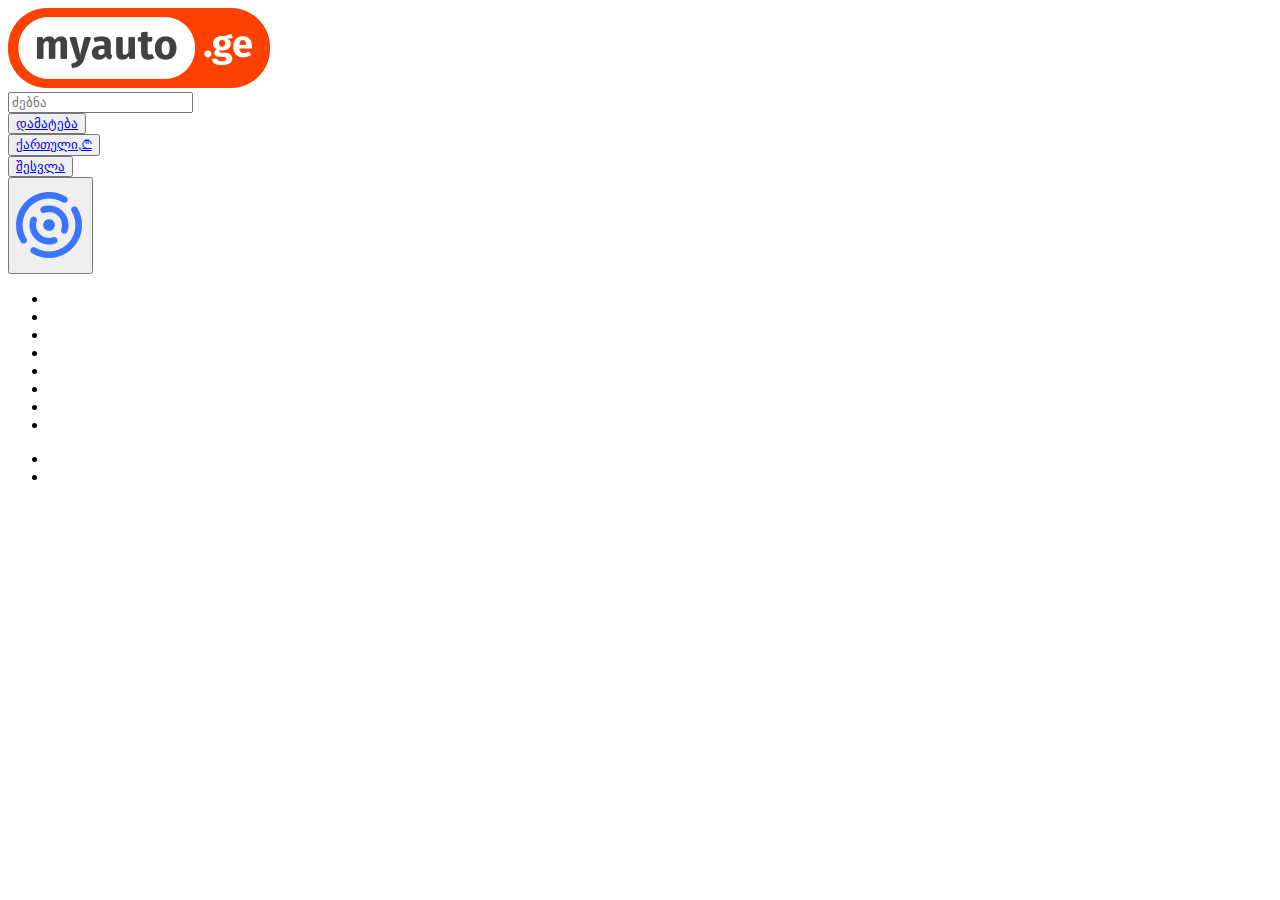
==== index.html @ 4d828421 "nav" ====
<!DOCTYPE html>
<html lang="en">
  <head>
    <meta charset="UTF-8" />
    <meta name="viewport" content="width=device-width, initial-scale=1.0" />
    <title>Document</title>
  </head>
  <body>
    <header>
      <nav>
        <div class="navbar-left">
          <div class="logo">
            <img src="./assets/img/logo.png" alt="logo" />
          </div>
          <div class="searchbar">
            <input type="search" placeholder="ძებნა" />
          </div>
        </div>
        <div class="navbar-right">
          <div class="addnewBut">
            <button><a href="#">დამატება</a></button>
          </div>
          <div class="languageBut">
            <button><a href="#">ქართული,₾</a></button>
          </div>
          <div class="loginBut">
            <button><a href="#">შესვლა</a></button>
          </div>
          <div class="tnetBut">
            <button><img src="./assets/img/tnet.png" alt="tnetlogo" /></button>
          </div>
        </div>
      </nav>

      <section class="categories">
        <ul>
          <li><a href=""></a></li>
          <li><a href=""></a></li>
          <li><a href=""></a></li>
          <li><a href=""></a></li>
          <li><a href=""></a></li>
          <li><a href=""></a></li>
          <li><a href=""></a></li>
          <li><a href=""></a></li>
        </ul>

        <ul>
          <li></li>
          <li></li>
        </ul>
      </section>
    </header>
  </body>
</html>
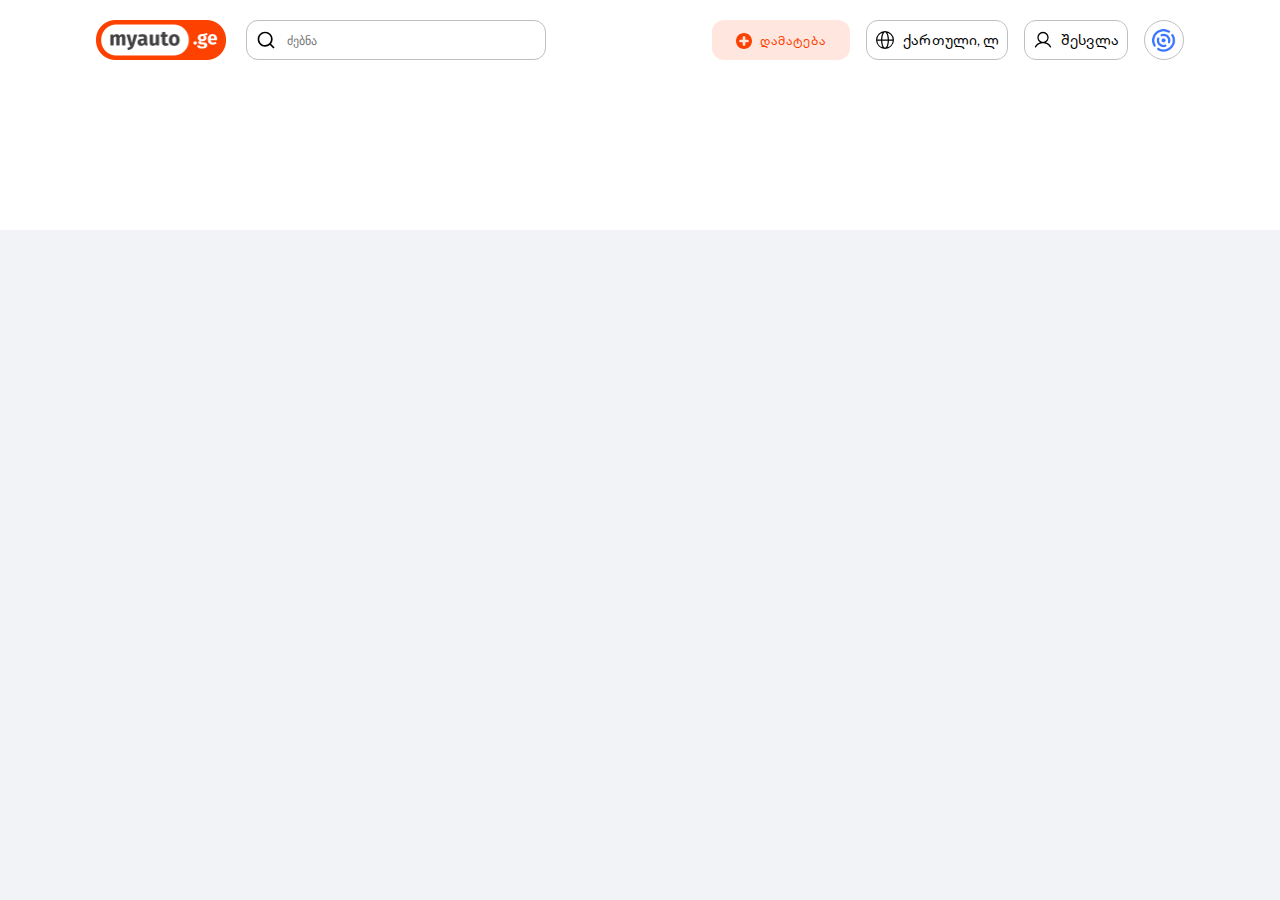
==== commit 9f13b03f: "nav" ====
--- a/index.html
+++ b/index.html
@@ -3,7 +3,10 @@
   <head>
     <meta charset="UTF-8" />
     <meta name="viewport" content="width=device-width, initial-scale=1.0" />
-    <title>Document</title>
+    <link rel="stylesheet" href="./style/style.css" />
+    <title>
+      ახალი და მეორადი ავტომობილები, მოტოტექნიკა, სპეცტექნიკა | MyAuto
+    </title>
   </head>
   <body>
     <header>
@@ -13,20 +16,33 @@
             <img src="./assets/img/logo.png" alt="logo" />
           </div>
           <div class="searchbar">
-            <input type="search" placeholder="ძებნა" />
+            <img src="./assets/icons/search.svg" alt="search" />
+            <label>
+              <input type="text" placeholder="ძებნა" />
+            </label>
           </div>
         </div>
         <div class="navbar-right">
-          <div class="addnewBut">
-            <button><a href="#">დამატება</a></button>
+          <div class="addnewBut navbuttons">
+            <button>
+              <img src="./assets/icons/add.svg" alt="" /><a href="#"
+                >დამატება</a
+              >
+            </button>
           </div>
-          <div class="languageBut">
-            <button><a href="#">ქართული,₾</a></button>
+          <div class="languageBut navbuttons">
+            <button>
+              <img src="./assets/icons/global.svg" alt="" /><a href="#"
+                >ქართული, ლ</a
+              >
+            </button>
           </div>
-          <div class="loginBut">
-            <button><a href="#">შესვლა</a></button>
+          <div class="loginBut navbuttons">
+            <button>
+              <img src="./assets/icons/user.svg" alt="" /><a href="#">შესვლა</a>
+            </button>
           </div>
-          <div class="tnetBut">
+          <div class="tnetBut navbuttons">
             <button><img src="./assets/img/tnet.png" alt="tnetlogo" /></button>
           </div>
         </div>
--- a/style/style.css
+++ b/style/style.css
@@ -0,0 +1,138 @@
+* {
+  padding: 0;
+  margin: 0;
+  box-sizing: border-box;
+}
+
+@font-face {
+  font-family: "regular";
+  src: url(/assets/fonts/regular-myauto.woff2);
+}
+
+@font-face {
+  font-family: "medium";
+  src: url(/assets/fonts/medium-myauto.woff2);
+}
+
+@font-face {
+  font-family: "bold";
+  src: url(/assets/fonts/bold-myauto.woff2);
+}
+:root {
+  --main-orange: #fd3f00;
+  --main-gray: #bebfc3;
+  --main-text: #272a37;
+}
+html {
+  font-size: 10px;
+}
+body {
+  background-color: #f2f3f6;
+  font-family: "medium";
+}
+a {
+  text-decoration: none;
+}
+header {
+  background-color: white;
+}
+nav {
+  display: flex;
+  width: 85%;
+  margin: auto;
+  justify-content: space-between;
+  max-width: 1536px;
+  align-items: center;
+  padding: 20px 0px;
+}
+.navbar-right,
+.navbar-left {
+  display: flex;
+  align-items: center;
+}
+.logo {
+  height: 40px;
+}
+.logo img {
+  width: 130px;
+}
+.searchbar {
+  display: flex;
+  align-items: center;
+  position: relative;
+  margin-left: 20px;
+}
+.searchbar img {
+  position: absolute;
+  left: 10px;
+}
+.searchbar label input {
+  height: 40px;
+  width: 300px;
+  padding-left: 40px;
+  border-radius: 12px;
+  border: 1px solid var(--main-gray);
+}
+.searchbar label input::placeholder {
+  font-size: 1.2rem;
+}
+.navbuttons {
+  margin-left: 16px;
+}
+.navbuttons button {
+  height: 40px;
+  border: none;
+  display: flex;
+  align-items: center;
+  border-radius: 12px;
+}
+.addnewBut button {
+  background-color: #fd3f0020;
+  padding: 0px 24px;
+}
+.addnewBut button a {
+  margin-left: 8px;
+  color: var(--main-orange);
+  font-size: 1.2rem;
+  font-family: "medium";
+}
+.addnewBut button img {
+  width: 16px;
+  padding-top: 2px;
+}
+
+.languageBut button {
+  background-color: transparent;
+  border: 1px solid var(--main-gray);
+  padding: 0px 8px;
+}
+.languageBut button a {
+  margin-left: 8px;
+  color: black;
+  font-size: 1.4rem;
+  font-family: "medium";
+}
+.loginBut button {
+  background-color: transparent;
+  border: 1px solid var(--main-gray);
+  padding: 0px 8px;
+}
+.loginBut button a {
+  margin-left: 8px;
+  color: black;
+  font-size: 1.4rem;
+  font-family: "medium";
+}
+.tnetBut button {
+  background-color: white;
+  border-radius: 50%;
+  border: 1px solid var(--main-gray);
+  width: 40px;
+  height: 40px;
+  display: flex;
+  align-items: center;
+  justify-content: center;
+}
+.tnetBut button img {
+  height: 30px;
+}
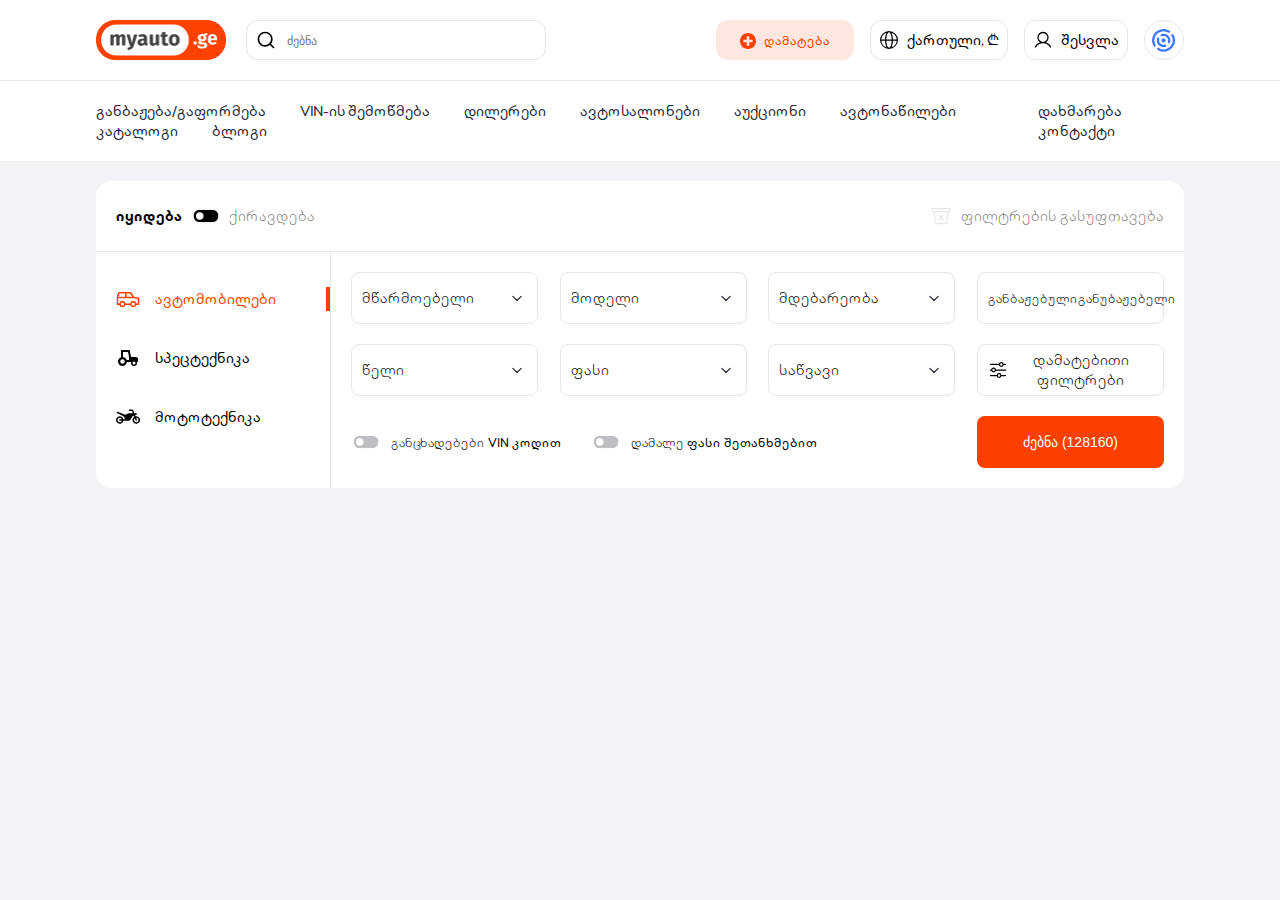
==== commit 943c15f4: "filters section" ====
--- a/index.html
+++ b/index.html
@@ -4,6 +4,7 @@
     <meta charset="UTF-8" />
     <meta name="viewport" content="width=device-width, initial-scale=1.0" />
     <link rel="stylesheet" href="./style/style.css" />
+    <script src="./js/main.js"></script>
     <title>
       ახალი და მეორადი ავტომობილები, მოტოტექნიკა, სპეცტექნიკა | MyAuto
     </title>
@@ -31,11 +32,42 @@
             </button>
           </div>
           <div class="languageBut navbuttons">
-            <button>
+            <button class="nav-dropbtn" onclick="navFunction()">
               <img src="./assets/icons/global.svg" alt="" /><a href="#"
-                >ქართული, ლ</a
+                >ქართული, ₾</a
               >
             </button>
+            <!-- dropdown -->
+            <div id="headerDropdown" class="nav-dropdown-content">
+              <!--  -->
+              <div class="dropdown-lang dropnav">
+                <p>ენა</p>
+                <label>
+                  <input name="radio1" type="radio" checked />
+                  <span>ქართული</span>
+                </label>
+                <label>
+                  <input name="radio1" type="radio" />
+                  <span>English</span>
+                </label>
+                <label>
+                  <input name="radio1" type="radio" />
+                  <span>Русский</span>
+                </label>
+              </div>
+              <!-- currency-->
+              <div class="dropdown-currency dropnav">
+                <p>ვალუტა</p>
+                <label>
+                  <input name="radio2" type="radio" />
+                  <span>USD - $</span>
+                </label>
+                <label>
+                  <input name="radio2" type="radio" />
+                  <span>GEL - ₾</span>
+                </label>
+              </div>
+            </div>
           </div>
           <div class="loginBut navbuttons">
             <button>
@@ -49,22 +81,174 @@
       </nav>
 
       <section class="categories">
-        <ul>
-          <li><a href=""></a></li>
-          <li><a href=""></a></li>
-          <li><a href=""></a></li>
-          <li><a href=""></a></li>
-          <li><a href=""></a></li>
-          <li><a href=""></a></li>
-          <li><a href=""></a></li>
-          <li><a href=""></a></li>
-        </ul>
-
-        <ul>
-          <li></li>
-          <li></li>
-        </ul>
+        <div class="cat-container">
+          <ul class="cat-cat">
+            <li><a href="">განბაჟება/გაფორმება</a></li>
+            <li><a href="">VIN-ის შემოწმება</a></li>
+            <li><a href="">დილერები</a></li>
+            <li><a href="">ავტოსალონები</a></li>
+            <li><a href="">აუქციონი</a></li>
+            <li><a href="">ავტონაწილები</a></li>
+            <li><a href="">კატალოგი</a></li>
+            <li><a href="">ბლოგი</a></li>
+          </ul>
+
+          <ul class="cat-nav">
+            <li><a href="">დახმარება</a></li>
+            <li><a href="">კონტაქტი</a></li>
+          </ul>
+        </div>
       </section>
     </header>
+
+    <main>
+      <section class="home-filter">
+        <!-- filter-header -->
+        <div class="filter-header">
+          <div class="filter-header-left">
+            <span class="filter-header-sell">იყიდება</span>
+            <img src="./assets/icons/switch-on.svg" alt="switch" />
+            <span class="filter-header-rent">ქირავდება</span>
+          </div>
+          <div class="filter-header-right">
+            <img src="./assets/icons/trash-bin.svg" alt="bin" />
+            <span>ფილტრების გასუფთავება</span>
+          </div>
+        </div>
+
+        <!-- filter-main -->
+        <div class="filters-main-content">
+          <!-- car type -->
+          <div class="filter-car-type">
+            <div class="car-type car">
+              <img src="./assets/icons/car.svg" alt="car" />
+              <span>ავტომობილები</span>
+            </div>
+            <div class="car-type spectech">
+              <img src="./assets/icons/tractor.svg" alt="tractor" />
+              <span>სპეცტექნიკა</span>
+            </div>
+            <div class="car-type moto">
+              <img src="./assets/icons/motorcycle.svg" alt="moto" />
+              <span>მოტოტექნიკა</span>
+            </div>
+          </div>
+          <!-- filters -->
+          <div class="filters">
+            <!-- row -->
+            <div class="filters-row">
+              <!-- box 1 -->
+              <div class="filter-box">
+                <button class="filter-dropbtn" onclick="filterFunction()">
+                  <span>მწარმოებელი</span>
+                  <img src="./assets/icons/arrow-down.svg" alt="arrow" />
+                </button>
+                <!-- dropdown -->
+                <div id="filterDropdown" class="filter-dropdown-content">
+                  <!--  -->
+                  <h1>yle</h1>
+                </div>
+              </div>
+              <!-- box 2 -->
+              <div class="filter-box">
+                <button class="filter-dropbtn" onclick="filterFunction()">
+                  <span>მოდელი</span>
+                  <img src="./assets/icons/arrow-down.svg" alt="arrow" />
+                </button>
+                <!-- dropdown -->
+                <div id="filterDropdown" class="filter-dropdown-content">
+                  <!--  -->
+                  <h1>yle</h1>
+                </div>
+              </div>
+              <!-- box 3 -->
+              <div class="filter-box">
+                <button class="filter-dropbtn" onclick="filterFunction()">
+                  <span>მდებარეობა</span>
+                  <img src="./assets/icons/arrow-down.svg" alt="arrow" />
+                </button>
+                <!-- dropdown -->
+                <div id="filterDropdown" class="filter-dropdown-content">
+                  <!--  -->
+                  <h1>yle</h1>
+                </div>
+              </div>
+              <!-- box 4 -->
+              <div class="filter-box">
+                <button class="ganbajeba">
+                  <span>განბაჟებული</span>
+                  <div class="middle"></div>
+                  <span>განუბაჟებელი</span>
+                </button>
+              </div>
+              <!-- box 5 -->
+              <div class="filter-box">
+                <button class="filter-dropbtn" onclick="filterFunction()">
+                  <span>წელი</span>
+                  <img src="./assets/icons/arrow-down.svg" alt="arrow" />
+                </button>
+                <!-- dropdown -->
+                <div id="filterDropdown" class="filter-dropdown-content">
+                  <!--  -->
+                  <h1>yle</h1>
+                </div>
+              </div>
+              <!-- box 6 -->
+              <div class="filter-box">
+                <button class="filter-dropbtn" onclick="filterFunction()">
+                  <span>ფასი</span>
+                  <img src="./assets/icons/arrow-down.svg" alt="arrow" />
+                </button>
+                <!-- dropdown -->
+                <div id="filterDropdown" class="filter-dropdown-content">
+                  <!--  -->
+                  <h1>yle</h1>
+                </div>
+              </div>
+              <!-- box 7 -->
+              <div class="filter-box">
+                <button class="filter-dropbtn" onclick="filterFunction()">
+                  <span>საწვავი</span>
+                  <img src="./assets/icons/arrow-down.svg" alt="arrow" />
+                </button>
+                <!-- dropdown -->
+                <div id="filterDropdown" class="filter-dropdown-content">
+                  <!--  -->
+                  <h1>yle</h1>
+                </div>
+              </div>
+              <!-- box 8 -->
+              <div class="filter-box">
+                <button class="filter-dropbtn" onclick="filterFunction()">
+                  <img src="./assets/icons/filter.svg" alt="filter" />
+                  <span>დამატებითი ფილტრები</span>
+                </button>
+                <!-- dropdown -->
+                <div id="filterDropdown" class="filter-dropdown-content">
+                  <!--  -->
+                  <h1>yle</h1>
+                </div>
+              </div>
+            </div>
+            <!-- filter-row-navigation -->
+            <div class="filter-row-nav">
+              <div class="filter-row-box-left">
+                <div class="frbl">
+                  <img src="./assets/icons/switch-off.svg" alt="switch" />
+                  <p>განცხადებები <span>VIN კოდით</span></p>
+                </div>
+                <div class="frbl">
+                  <img src="./assets/icons/switch-off.svg" alt="switch" />
+                  <p>დამალე <span>ფასი შეთანხმებით</span></p>
+                </div>
+              </div>
+              <div class="filter-row-box-right">
+                <button>ძებნა (128160)</button>
+              </div>
+            </div>
+          </div>
+        </div>
+      </section>
+    </main>
   </body>
 </html>
--- a/style/style.css
+++ b/style/style.css
@@ -20,7 +20,7 @@
 }
 :root {
   --main-orange: #fd3f00;
-  --main-gray: #bebfc3;
+  --main-gray: #e5e7eb;
   --main-text: #272a37;
 }
 html {
@@ -32,6 +32,9 @@
 }
 a {
   text-decoration: none;
+}
+li {
+  list-style: none;
 }
 header {
   background-color: white;
@@ -105,6 +108,7 @@
   background-color: transparent;
   border: 1px solid var(--main-gray);
   padding: 0px 8px;
+  position: relative;
 }
 .languageBut button a {
   margin-left: 8px;
@@ -112,6 +116,41 @@
   font-size: 1.4rem;
   font-family: "medium";
 }
+/* drop down */
+.dropdown {
+  position: relative;
+}
+.nav-dropdown-content {
+  display: none;
+  padding: 10px;
+  position: absolute;
+  background-color: white;
+  min-width: 160px;
+  overflow: auto;
+  box-shadow: 0px 8px 16px 0px rgba(0, 0, 0, 0.2);
+  z-index: 1;
+}
+.show {
+  display: block;
+}
+
+.dropnav {
+  display: flex;
+  flex-direction: column;
+}
+.dropnav p {
+  font-size: 1.2rem;
+  color: gray;
+  padding-bottom: 10px;
+}
+.dropnav label {
+  font-size: 1.4rem;
+}
+.dropdown-currency {
+  margin-top: 20px;
+}
+
+/* end of dropdown */
 .loginBut button {
   background-color: transparent;
   border: 1px solid var(--main-gray);
@@ -136,3 +175,241 @@
 .tnetBut button img {
   height: 30px;
 }
+.categories {
+  border-top: 1px solid var(--main-gray);
+}
+.cat-container {
+  display: flex;
+  width: 85%;
+  margin: auto;
+  justify-content: space-between;
+  max-width: 1536px;
+  align-items: center;
+  padding: 20px 0px;
+}
+.cat-container ul li a {
+  font-size: 1.4rem;
+  color: var(--main-text);
+}
+.cat-cat li {
+  display: inline-block;
+  margin-right: 32px;
+}
+.cat-nav li {
+  display: inline-block;
+  margin-left: 12px;
+}
+
+/* MAIN */
+.home-filter {
+  width: 85%;
+  display: flex;
+  margin: 20px auto;
+  background-color: white;
+  border-radius: 16px;
+  max-width: 1536px;
+  flex-direction: column;
+}
+.filter-header {
+  display: flex;
+  margin: auto;
+  justify-content: space-between;
+  align-items: center;
+  width: 100%;
+  border-bottom: 1px solid var(--main-gray);
+}
+.filter-header-right,
+.filter-header-left {
+  display: flex;
+  align-items: center;
+  padding: 20px;
+}
+.filter-header-left span {
+  font-size: 1.4rem;
+}
+.filter-header-sell {
+  font-family: "bold";
+}
+.filter-header-rent {
+  color: gray;
+  font-family: "regular";
+}
+.filter-header-left img {
+  height: 30px;
+  padding: 0px 8px;
+}
+.filter-header-right span {
+  color: gray;
+  font-size: 1.4rem;
+  padding-left: 10px;
+  font-family: "regular";
+}
+
+.filters-main-content {
+  display: flex;
+  margin: auto;
+  width: 100%;
+}
+.filter-car-type {
+  padding: 35px 0px 20px 20px;
+  border-right: 1px solid var(--main-gray);
+}
+.car-type {
+  display: flex;
+  align-items: center;
+}
+.spectech,
+.moto {
+  margin-top: 35px;
+}
+.car-type span {
+  font-size: 1.4rem;
+  padding-left: 15px;
+  padding-right: 50px;
+}
+.car-type img {
+  width: 24px;
+}
+.car {
+  border-right: 4px solid var(--main-orange);
+}
+.car span {
+  color: var(--main-orange);
+}
+.filters {
+  display: flex;
+  flex-direction: column;
+  width: 100%;
+  padding: 20px;
+}
+.filters-row {
+  display: flex;
+  flex-wrap: wrap;
+  align-items: center;
+  justify-content: space-between;
+  width: 100%;
+}
+.filter-box {
+  width: 23%;
+  margin-bottom: 20px;
+}
+.filter-box button {
+  width: 100%;
+  padding: 15px 10px;
+  display: flex;
+  justify-content: space-between;
+  align-items: center;
+  border-radius: 8px;
+  border: 1px solid var(--main-gray);
+  background-color: transparent;
+  transition: 500ms;
+  height: 52px;
+}
+.filter-box button:hover {
+  border: 1px solid black;
+  transition: 500ms;
+}
+.filter-box button img {
+  border-radius: 50%;
+  transition: 500ms;
+}
+.filter-box button img:hover {
+  background-color: var(--main-gray);
+  transition: 500ms;
+  overflow: hidden;
+}
+.filter-box button span {
+  font-size: 1.4rem;
+  font-family: "regular";
+}
+.ganbajeba span {
+  font-size: 1.2rem !important;
+  cursor: pointer;
+}
+
+.middle {
+  width: 1px;
+  height: 25px;
+  background-color: var(--main-gray);
+}
+
+.filter-row-nav {
+  display: flex;
+  justify-content: space-between;
+  align-items: center;
+}
+.filter-row-box-left {
+  display: flex;
+  align-items: center;
+}
+.frbl {
+  display: flex;
+  align-items: center;
+  padding-right: 30px;
+}
+.frbl p {
+  font-size: 1.2rem;
+  font-family: regular;
+}
+.frbl p span {
+  color: black;
+  font-family: "medium";
+}
+.frbl img {
+  height: 30px;
+  padding-right: 10px;
+}
+.filter-row-box-right {
+  width: 23%;
+}
+.filter-row-box-right button {
+  width: 100%;
+  padding: 15px 10px;
+  display: flex;
+  justify-content: center;
+  align-items: center;
+  border-radius: 8px;
+  border: none;
+  background-color: var(--main-orange);
+  transition: 500ms;
+  height: 52px;
+  color: white;
+  font-size: 1.4rem;
+}
+.filter-row-box-right button:hover {
+  background-color: #d93600;
+  transition: 500ms;
+}
+/* drop down */
+.dropdown {
+  position: relative;
+}
+.filter-dropdown-content {
+  display: none;
+  padding: 10px;
+  position: absolute;
+  background-color: white;
+  min-width: 160px;
+  overflow: auto;
+  box-shadow: 0px 8px 16px 0px rgba(0, 0, 0, 0.2);
+  z-index: 1;
+}
+.show {
+  display: block;
+}
+
+.dropnav {
+  display: flex;
+  flex-direction: column;
+}
+.dropnav p {
+  font-size: 1.2rem;
+  color: gray;
+  padding-bottom: 10px;
+}
+.dropnav label {
+  font-size: 1.4rem;
+}
+.dropdown-currency {
+  margin-top: 20px;
+}
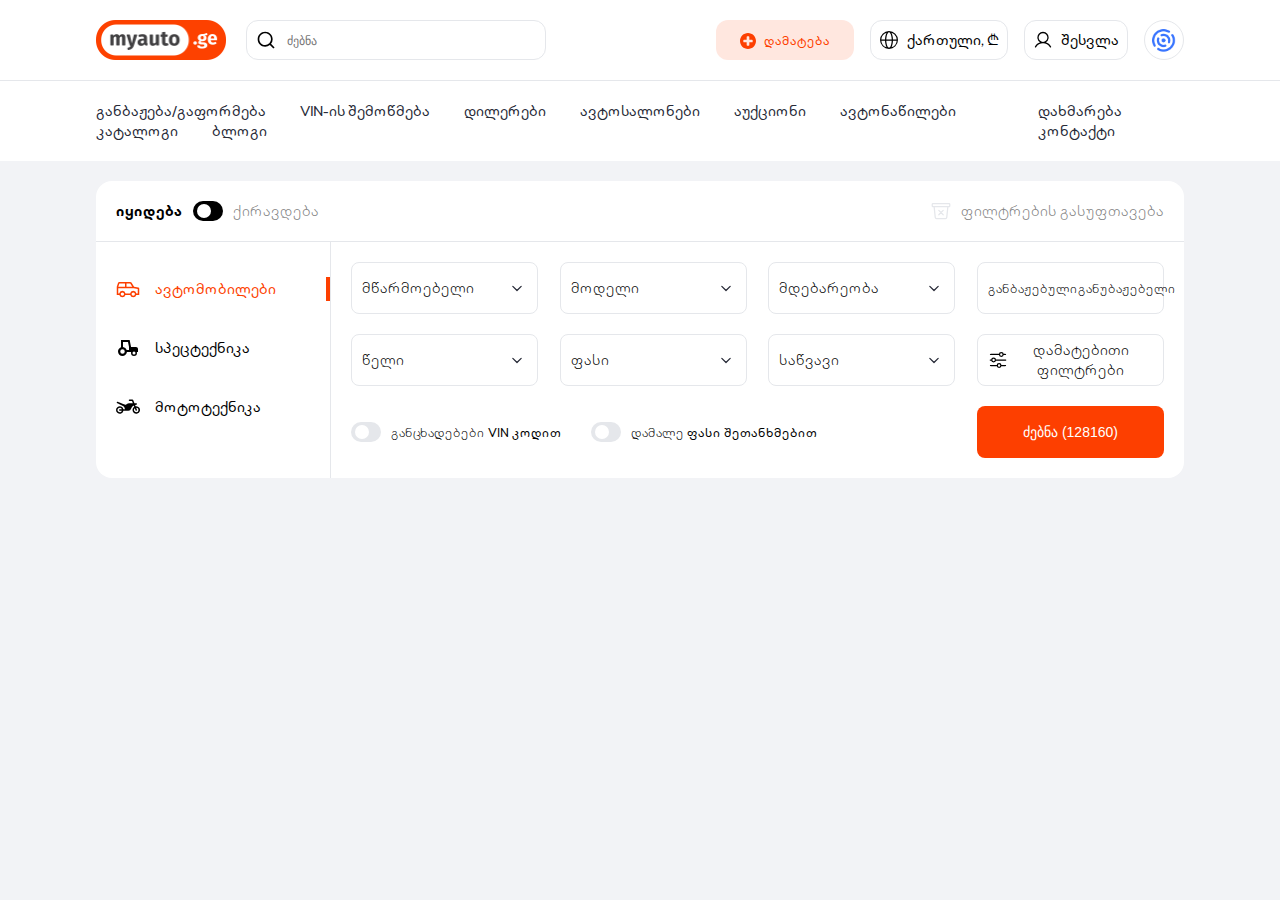
==== commit e76ce173: "filters" ====
--- a/index.html
+++ b/index.html
@@ -102,12 +102,16 @@
     </header>
 
     <main>
+      <!-- filters -->
       <section class="home-filter">
         <!-- filter-header -->
         <div class="filter-header">
           <div class="filter-header-left">
             <span class="filter-header-sell">იყიდება</span>
-            <img src="./assets/icons/switch-on.svg" alt="switch" />
+            <label class="switch">
+              <input type="checkbox" />
+              <span class="slider round"></span>
+            </label>
             <span class="filter-header-rent">ქირავდება</span>
           </div>
           <div class="filter-header-right">
@@ -139,38 +143,177 @@
             <div class="filters-row">
               <!-- box 1 -->
               <div class="filter-box">
-                <button class="filter-dropbtn" onclick="filterFunction()">
+                <button
+                  class="filter-dropbtn filter-dropbtn1"
+                  onclick="filterFunction1()"
+                >
                   <span>მწარმოებელი</span>
                   <img src="./assets/icons/arrow-down.svg" alt="arrow" />
                 </button>
                 <!-- dropdown -->
-                <div id="filterDropdown" class="filter-dropdown-content">
-                  <!--  -->
-                  <h1>yle</h1>
+                <div
+                  id="filterDropdown"
+                  class="filter-dropdown-content filter-drop-1"
+                >
+                  <!--car brands -->
+                  <div class="car-brands">
+                    <div class="brand toyota">
+                      <img src="./assets/img/toyota.png" alt="toyota" />
+                      <span class="brand-desc">Toyota</span>
+                    </div>
+                    <div class="brand merc">
+                      <img src="./assets/img/merc.png" alt="merc" />
+                      <span class="brand-desc">Mercedes</span>
+                    </div>
+                    <div class="brand bmw">
+                      <img src="./assets/img/bmw.png" alt="bmw" />
+                      <span class="brand-desc">Bmw</span>
+                    </div>
+                    <div class="brand ford">
+                      <img src="./assets/img/ford.png" alt="ford" />
+                      <span class="brand-desc">Ford</span>
+                    </div>
+                    <div class="brand honda">
+                      <img src="./assets/img/honda.png" alt="honda" />
+                      <span class="brand-desc">Honda</span>
+                    </div>
+                    <div class="brand hyndai">
+                      <img src="./assets/img/hyndai.png" alt="hyndai" />
+                      <span class="brand-desc">Hyndai</span>
+                    </div>
+                    <div class="brand subaru">
+                      <img src="./assets/img/subaru.png" alt="subaru" />
+                      <span class="brand-desc">Subaru</span>
+                    </div>
+                    <div class="brand wolksvagen">
+                      <img src="./assets/img/wolksvagen.png" alt="wolksvagen" />
+                      <span class="brand-desc">Wolksvagen</span>
+                    </div>
+                    <div class="brand chevy">
+                      <img src="./assets/img/chvey.png" alt="chevy" />
+                      <span class="brand-desc">Chevrolet</span>
+                    </div>
+                    <div class="brand nissan">
+                      <img src="./assets/img/nissan.png" alt="nissan" />
+                      <span class="brand-desc">Nissan</span>
+                    </div>
+                  </div>
+
+                  <div class="car-brands-list">
+                    <label>
+                      <input type="checkbox" />
+                      <span>Mercedes</span>
+                    </label>
+                    <label>
+                      <input type="checkbox" />
+                      <span>Bmw</span>
+                    </label>
+                    <label>
+                      <input type="checkbox" />
+                      <span>Ford</span>
+                    </label>
+                    <label>
+                      <input type="checkbox" />
+                      <span>Hyndai</span>
+                    </label>
+                    <label>
+                      <input type="checkbox" />
+                      <span>Honda</span>
+                    </label>
+                    <label>
+                      <input type="checkbox" />
+                      <span>Subaru</span>
+                    </label>
+                    <label>
+                      <input type="checkbox" />
+                      <span>Toyota</span>
+                    </label>
+                    <label>
+                      <input type="checkbox" />
+                      <span>Wolksvagen</span>
+                    </label>
+                    <label>
+                      <input type="checkbox" />
+                      <span>Chevrolet</span>
+                    </label>
+                    <label>
+                      <input type="checkbox" />
+                      <span>Mercedes</span>
+                    </label>
+                    <label>
+                      <input type="checkbox" />
+                      <span>Nissan</span>
+                    </label>
+                  </div>
                 </div>
               </div>
               <!-- box 2 -->
               <div class="filter-box">
-                <button class="filter-dropbtn" onclick="filterFunction()">
+                <button class="filter-dropbtn">
                   <span>მოდელი</span>
                   <img src="./assets/icons/arrow-down.svg" alt="arrow" />
                 </button>
-                <!-- dropdown -->
-                <div id="filterDropdown" class="filter-dropdown-content">
-                  <!--  -->
-                  <h1>yle</h1>
-                </div>
               </div>
               <!-- box 3 -->
               <div class="filter-box">
-                <button class="filter-dropbtn" onclick="filterFunction()">
+                <button
+                  class="filter-dropbtn filter-dropbtn2"
+                  onclick="filterFunction2()"
+                >
                   <span>მდებარეობა</span>
                   <img src="./assets/icons/arrow-down.svg" alt="arrow" />
                 </button>
                 <!-- dropdown -->
-                <div id="filterDropdown" class="filter-dropdown-content">
-                  <!--  -->
-                  <h1>yle</h1>
+                <div
+                  id="filterDropdown2"
+                  class="filter-dropdown-content filter-drop-2"
+                >
+                  <div class="car-brands-list">
+                    <label>
+                      <input type="checkbox" />
+                      <span>თბილისი</span>
+                    </label>
+                    <label>
+                      <input type="checkbox" />
+                      <span>ქუთაისი</span>
+                    </label>
+                    <label>
+                      <input type="checkbox" />
+                      <span>ბათუმი</span>
+                    </label>
+                    <label>
+                      <input type="checkbox" />
+                      <span>ფოთი</span>
+                    </label>
+                    <label>
+                      <input type="checkbox" />
+                      <span>რუსთავი</span>
+                    </label>
+                    <label>
+                      <input type="checkbox" />
+                      <span>დუშეთი</span>
+                    </label>
+                    <label>
+                      <input type="checkbox" />
+                      <span>ჭიათურა</span>
+                    </label>
+                    <label>
+                      <input type="checkbox" />
+                      <span>საჩხერე</span>
+                    </label>
+                    <label>
+                      <input type="checkbox" />
+                      <span>მარტვილი</span>
+                    </label>
+                    <label>
+                      <input type="checkbox" />
+                      <span>გურჯაანი</span>
+                    </label>
+                    <label>
+                      <input type="checkbox" />
+                      <span>გარდაბანი</span>
+                    </label>
+                  </div>
                 </div>
               </div>
               <!-- box 4 -->
@@ -234,11 +377,17 @@
             <div class="filter-row-nav">
               <div class="filter-row-box-left">
                 <div class="frbl">
-                  <img src="./assets/icons/switch-off.svg" alt="switch" />
+                  <label class="switch-blue">
+                    <input type="checkbox" />
+                    <span class="slider-blue round"></span>
+                  </label>
                   <p>განცხადებები <span>VIN კოდით</span></p>
                 </div>
                 <div class="frbl">
-                  <img src="./assets/icons/switch-off.svg" alt="switch" />
+                  <label class="switch-blue">
+                    <input type="checkbox" />
+                    <span class="slider-blue round"></span>
+                  </label>
                   <p>დამალე <span>ფასი შეთანხმებით</span></p>
                 </div>
               </div>
@@ -249,6 +398,7 @@
           </div>
         </div>
       </section>
+      <!-- super vip -->
     </main>
   </body>
 </html>
--- a/style/style.css
+++ b/style/style.css
@@ -145,6 +145,13 @@
 }
 .dropnav label {
   font-size: 1.4rem;
+  padding-top: 10px;
+}
+.dropnav label span {
+  padding-left: 15px;
+}
+.dropnav label input[type="radio"] {
+  transform: scale(1.8);
 }
 .dropdown-currency {
   margin-top: 20px;
@@ -234,9 +241,66 @@
   color: gray;
   font-family: "regular";
 }
-.filter-header-left img {
-  height: 30px;
-  padding: 0px 8px;
+/* switch */
+.switch {
+  position: relative;
+  display: inline-block;
+  width: 30px;
+  height: 20px;
+  margin: 0px 10px;
+}
+
+.switch input {
+  opacity: 0;
+  width: 0;
+  height: 0;
+}
+
+.slider {
+  position: absolute;
+  cursor: pointer;
+  top: 0;
+  left: 0;
+  right: 0;
+  bottom: 0;
+  background-color: black;
+  -webkit-transition: 0.4s;
+  transition: 0.4s;
+}
+
+.slider:before {
+  position: absolute;
+  content: "";
+  height: 14px;
+  width: 14px;
+  left: 4px;
+  bottom: 3px;
+  background-color: white;
+  -webkit-transition: 0.4s;
+  transition: 0.4s;
+}
+
+input:checked + .slider {
+  background-color: black;
+}
+
+input:focus + .slider {
+  box-shadow: 0 0 1px #2196f3;
+}
+
+input:checked + .slider:before {
+  -webkit-transform: translateX(8px);
+  -ms-transform: translateX(8px);
+  transform: translateX(8px);
+}
+
+/* Rounded sliders */
+.slider.round {
+  border-radius: 34px;
+}
+
+.slider.round:before {
+  border-radius: 50%;
 }
 .filter-header-right span {
   color: gray;
@@ -341,6 +405,66 @@
 .filter-row-box-left {
   display: flex;
   align-items: center;
+}
+.switch-blue {
+  position: relative;
+  display: inline-block;
+  width: 30px;
+  height: 20px;
+  margin-right: 10px;
+}
+
+.switch-blue input {
+  opacity: 0;
+  width: 0;
+  height: 0;
+}
+
+.slider-blue {
+  position: absolute;
+  cursor: pointer;
+  top: 0;
+  left: 0;
+  right: 0;
+  bottom: 0;
+  background-color: var(--main-gray);
+  -webkit-transition: 0.4s;
+  transition: 0.4s;
+}
+
+.slider-blue:before {
+  position: absolute;
+  content: "";
+  height: 14px;
+  width: 14px;
+  left: 4px;
+  bottom: 3px;
+  background-color: white;
+  -webkit-transition: 0.4s;
+  transition: 0.4s;
+}
+
+input:checked + .slider-blue {
+  background-color: rgb(5, 234, 5);
+}
+
+input:focus + .slider-blue {
+  box-shadow: 0 0 1px #2196f3;
+}
+
+input:checked + .slider-blue:before {
+  -webkit-transform: translateX(8px);
+  -ms-transform: translateX(8px);
+  transform: translateX(8px);
+}
+
+/* Rounded sliders */
+.slider-blue.round {
+  border-radius: 34px;
+}
+
+.slider-blue.round:before {
+  border-radius: 50%;
 }
 .frbl {
   display: flex;
@@ -380,6 +504,64 @@
   background-color: #d93600;
   transition: 500ms;
 }
+.car-brands {
+  display: flex;
+  margin: auto;
+  justify-content: space-between;
+  flex-wrap: wrap;
+}
+.brand {
+  width: 54px;
+  height: 40px;
+  border: 1px solid var(--main-gray);
+  display: flex;
+  align-items: center;
+  justify-content: center;
+  border-radius: 8px;
+  margin: 4px;
+  position: relative;
+}
+.brand span {
+  position: absolute;
+  top: 45px;
+  background-color: black;
+  color: white;
+  font-size: 1.2rem;
+  padding: 5px 10px;
+  border-radius: 8px;
+  z-index: 1;
+  display: none;
+}
+.brand:hover {
+  border: 1px solid black;
+}
+.brand:hover > .brand-desc {
+  display: block;
+}
+
+.brand img {
+  width: 34px;
+  height: auto;
+}
+.car-brands-list {
+  display: flex;
+  flex-direction: column;
+  padding: 0px 10px;
+}
+.car-brands-list label {
+  padding-top: 15px;
+  display: flex;
+  align-items: center;
+}
+.car-brands-list label span {
+  font-size: 1.4rem;
+  padding-left: 15px;
+  font-family: "regular";
+}
+.car-brands-list input[type="checkbox"] {
+  transform: scale(1.8);
+}
+
 /* drop down */
 .dropdown {
   position: relative;
@@ -389,7 +571,11 @@
   padding: 10px;
   position: absolute;
   background-color: white;
+  border: 1px solid var(--main-gray);
+  border-radius: 10px;
   min-width: 160px;
+  max-width: 360px;
+  max-height: 380px;
   overflow: auto;
   box-shadow: 0px 8px 16px 0px rgba(0, 0, 0, 0.2);
   z-index: 1;
@@ -413,3 +599,5 @@
 .dropdown-currency {
   margin-top: 20px;
 }
+
+/* SUPER VIP */
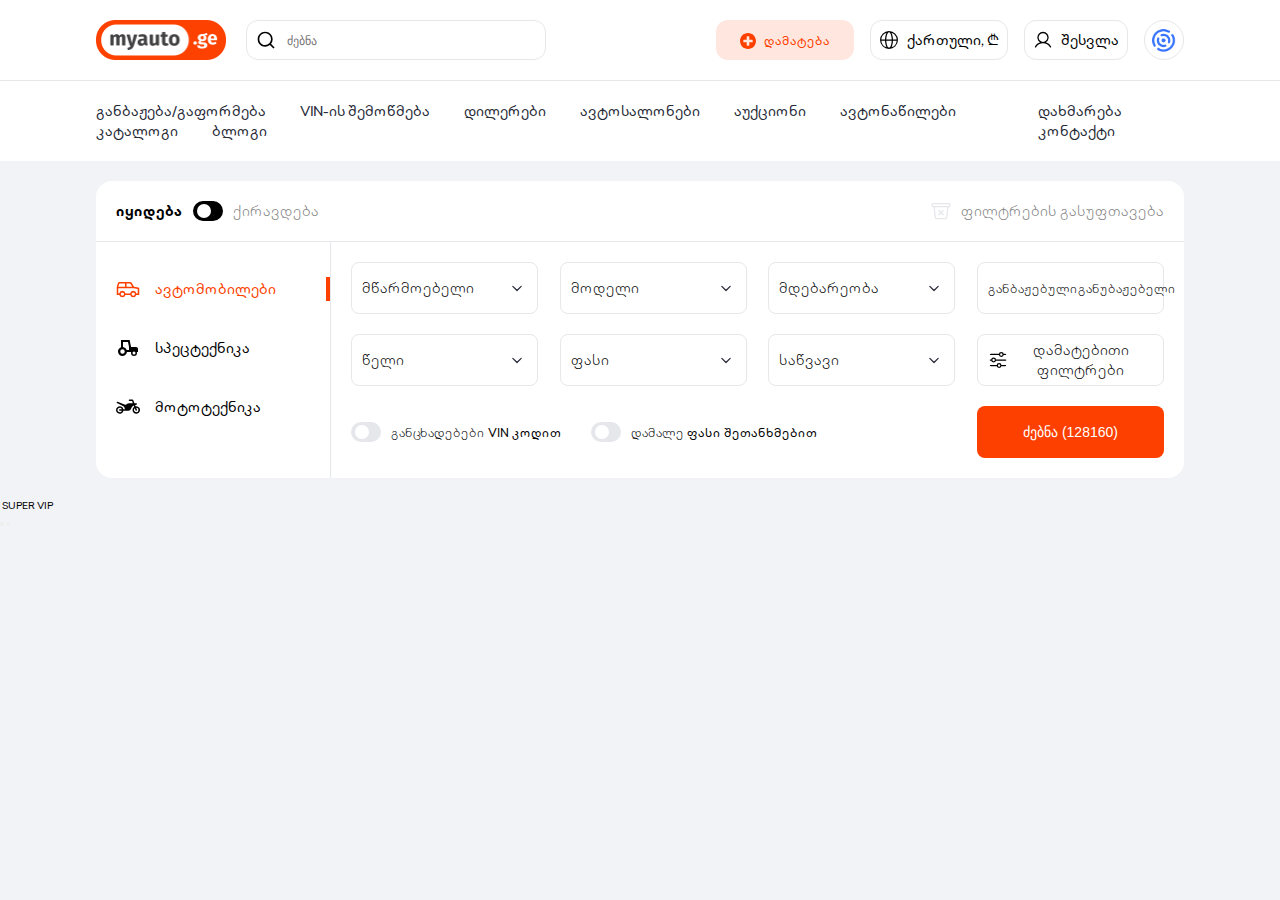
==== commit 07971c2c: "a" ====
--- a/index.html
+++ b/index.html
@@ -399,6 +399,18 @@
         </div>
       </section>
       <!-- super vip -->
+      <section class="super-vip-promotion">
+        <div class="promotion-header">
+          <div class="promotion-header-left">
+            <img src="" alt="" />
+            <span>SUPER VIP</span>
+          </div>
+          <div class="promotion-header-right">
+            <button></button>
+            <button></button>
+          </div>
+        </div>
+      </section>
     </main>
   </body>
 </html>
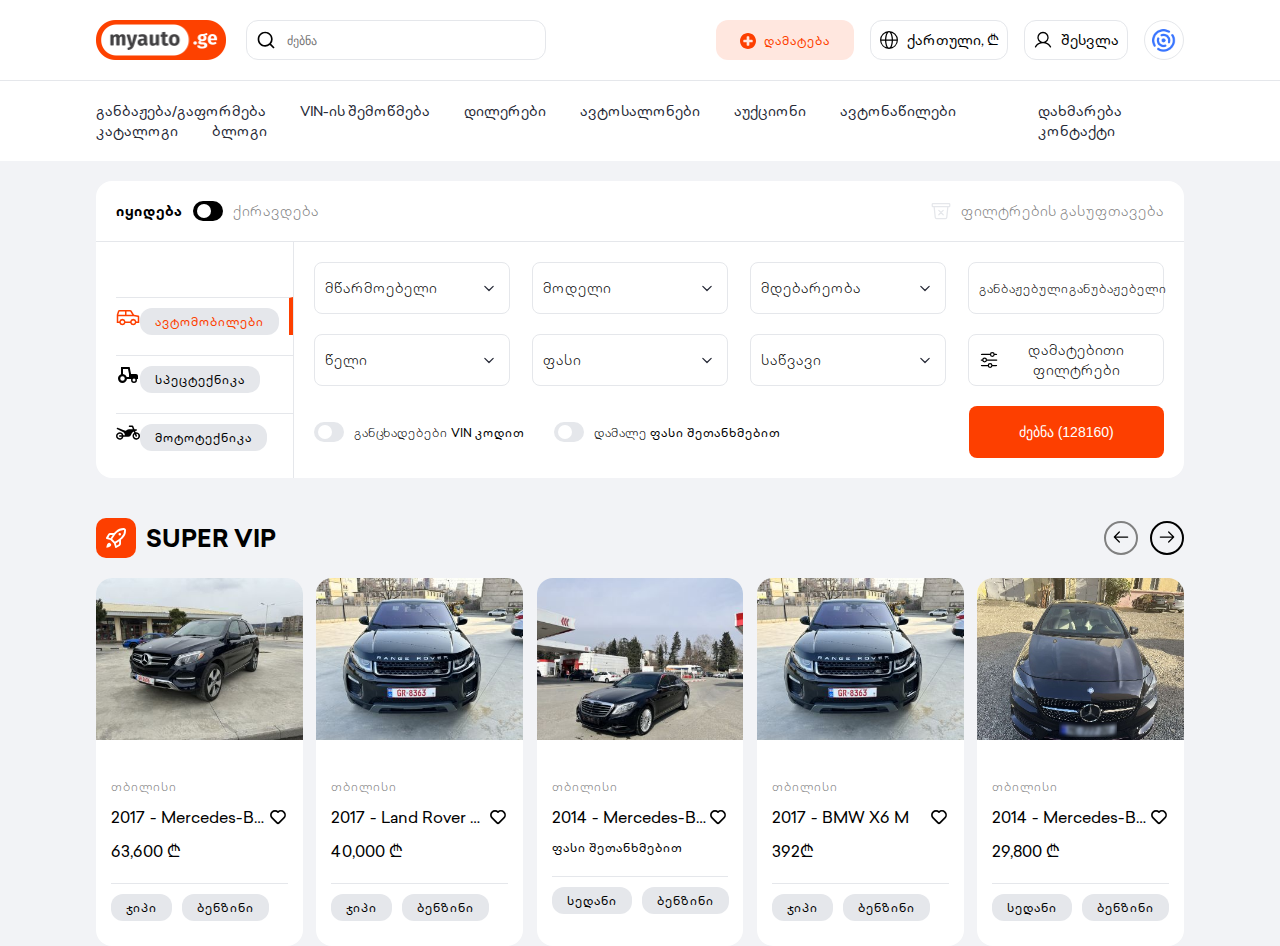
==== commit 851cf713: "supervip" ====
--- a/index.html
+++ b/index.html
@@ -402,12 +402,129 @@
       <section class="super-vip-promotion">
         <div class="promotion-header">
           <div class="promotion-header-left">
-            <img src="" alt="" />
+            <img src="./assets/icons/rocket-16.svg" alt="rocket" />
             <span>SUPER VIP</span>
           </div>
           <div class="promotion-header-right">
-            <button></button>
-            <button></button>
+            <button class="sliderLeft">
+              <img src="./assets/icons/arrow-left.svg" alt="arrow" />
+            </button>
+            <button class="sliderRight">
+              <img src="./assets/icons/arrow-right.svg" alt="arrow" />
+            </button>
+          </div>
+        </div>
+
+        <div class="car-container-row">
+          <!-- car 1 -->
+          <div class="car-container">
+            <div class="car-container-img">
+              <img src="./assets/img/car1.jpg" alt="car" />
+            </div>
+            <div class="car-container-text">
+              <div class="car-location">
+                <span>თბილისი</span>
+              </div>
+              <div class="car-container-name">
+                <span>2017 - Mercedes-Benz Gle</span>
+                <img src="./assets/icons/heart.svg" alt="heart" />
+              </div>
+              <div class="car-price">
+                <span>63,600 ₾</span>
+              </div>
+              <div class="car-type">
+                <span>ჯიპი</span>
+                <span>ბენზინი</span>
+              </div>
+            </div>
+          </div>
+          <!-- car 2 -->
+          <div class="car-container">
+            <div class="car-container-img">
+              <img src="./assets/img/car2.jpg" alt="car" />
+            </div>
+            <div class="car-container-text">
+              <div class="car-location">
+                <span>თბილისი</span>
+              </div>
+              <div class="car-container-name">
+                <span>2017 - Land Rover Range</span>
+                <img src="./assets/icons/heart.svg" alt="heart" />
+              </div>
+              <div class="car-price">
+                <span>40,000 ₾</span>
+              </div>
+              <div class="car-type">
+                <span>ჯიპი</span>
+                <span>ბენზინი</span>
+              </div>
+            </div>
+          </div>
+          <!-- car 3 -->
+          <div class="car-container">
+            <div class="car-container-img">
+              <img src="./assets/img/car3.jpg" alt="car" />
+            </div>
+            <div class="car-container-text">
+              <div class="car-location">
+                <span>თბილისი</span>
+              </div>
+              <div class="car-container-name">
+                <span>2014 - Mercedes-Benz S class</span>
+                <img src="./assets/icons/heart.svg" alt="heart" />
+              </div>
+              <div class="car-price">
+                <span class="noPrice">ფასი შეთანხმებით</span>
+              </div>
+              <div class="car-type">
+                <span>სედანი</span>
+                <span>ბენზინი</span>
+              </div>
+            </div>
+          </div>
+          <!-- car 4 -->
+          <div class="car-container">
+            <div class="car-container-img">
+              <img src="./assets/img/car2.jpg" alt="car" />
+            </div>
+            <div class="car-container-text">
+              <div class="car-location">
+                <span>თბილისი</span>
+              </div>
+              <div class="car-container-name">
+                <span>2017 - BMW X6 M</span>
+                <img src="./assets/icons/heart.svg" alt="heart" />
+              </div>
+              <div class="car-price">
+                <span>392₾</span>
+              </div>
+              <div class="car-type">
+                <span>ჯიპი</span>
+                <span>ბენზინი</span>
+              </div>
+            </div>
+          </div>
+          <!-- car 5 -->
+          <div class="car-container">
+            <div class="car-container-img">
+              <img src="./assets/img/car5.jpg" alt="car" />
+            </div>
+            <div class="car-container-text">
+              <div class="car-location">
+                <span>თბილისი</span>
+              </div>
+              <div class="car-container-name">
+                <span>2014 - Mercedes-Benz Cla</span>
+                <img src="./assets/icons/heart.svg" alt="heart" />
+              </div>
+              <div class="car-price">
+                <span>29,800 ₾</span>
+              </div>
+              <div class="car-type">
+                <span>სედანი </span>
+                <span>ბენზინი</span>
+              </div>
+            </div>
           </div>
         </div>
       </section>
--- a/style/style.css
+++ b/style/style.css
@@ -599,5 +599,111 @@
 .dropdown-currency {
   margin-top: 20px;
 }
-
+.filter-box button input {
+  width: 100%;
+  height: 100%;
+  border: none;
+}
 /* SUPER VIP */
+.super-vip-promotion {
+  width: 85%;
+  margin: auto;
+  padding-top: 20px;
+}
+.promotion-header {
+  display: flex;
+  margin: auto;
+  justify-content: space-between;
+  align-items: center;
+}
+.promotion-header-left {
+  display: flex;
+  align-items: center;
+}
+.promotion-header-left img {
+  background-color: var(--main-orange);
+  padding: 10px;
+  border-radius: 10px;
+}
+.promotion-header-left span {
+  font-size: 2.4rem;
+  font-family: "bold";
+  padding-left: 10px;
+}
+.promotion-header-right button {
+  width: 34px;
+  height: 34px;
+  border-radius: 50%;
+
+  background-color: transparent;
+}
+.sliderLeft {
+  border: 2px solid gray;
+  margin-right: 10px;
+}
+.sliderRight {
+  border: 2px solid black;
+}
+.car-container-row {
+  display: flex;
+  margin: auto;
+  justify-content: space-between;
+  width: 100%;
+  flex-wrap: wrap;
+  padding-top: 20px;
+}
+.car-container {
+  width: 19%;
+  height: auto;
+  background-color: white;
+  border-radius: 16px;
+}
+.car-container-img {
+  width: 100%;
+  height: 175px;
+  object-fit: contain;
+}
+.car-container-img img {
+  width: 100%;
+  border-top-left-radius: 16px;
+  border-top-right-radius: 16px;
+}
+.car-container-text {
+  padding: 25px 15px;
+}
+.car-location span {
+  color: gray;
+  font-size: 1.2rem;
+  font-family: "regular";
+}
+.car-container-name {
+  display: flex;
+  justify-content: space-between;
+  align-items: center;
+  padding: 10px 0px;
+}
+.car-container-name span {
+  font-size: 1.6rem;
+  text-overflow: ellipsis;
+  white-space: nowrap;
+  overflow: hidden;
+}
+.car-price span {
+  font-size: 1.6rem;
+}
+.car-type {
+  margin-top: 20px;
+  border-top: 1px solid var(--main-gray);
+}
+.car-type span {
+  font-size: 1.2rem;
+  background-color: var(--main-gray);
+  padding: 5px 15px;
+  margin-right: 10px;
+  border-radius: 12px;
+  margin-top: 10px;
+}
+.noPrice {
+  font-family: "medium" !important;
+  font-size: 1.2rem !important;
+}
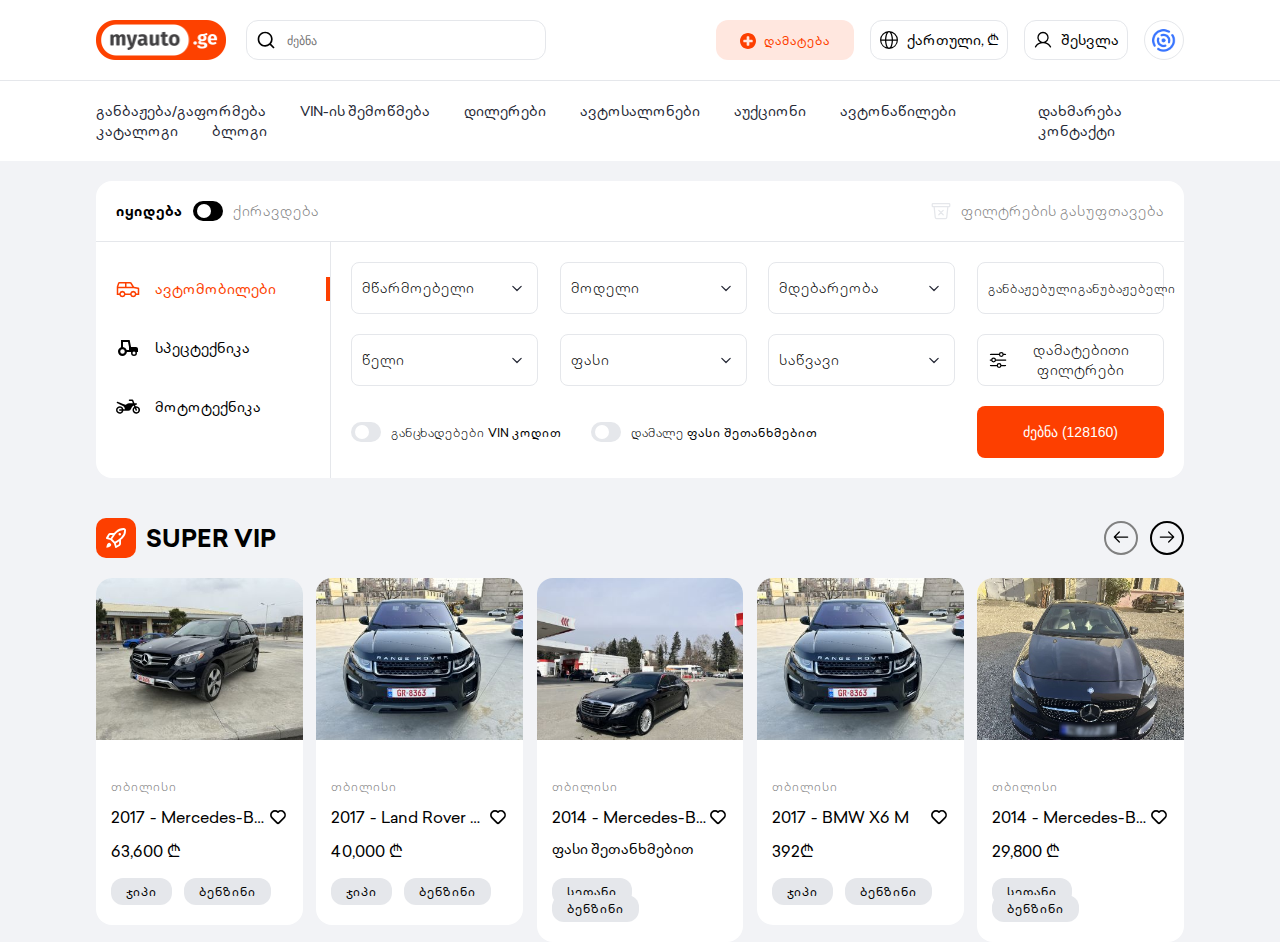
==== commit d6a0e991: "main" ====
--- a/index.html
+++ b/index.html
@@ -432,7 +432,7 @@
               <div class="car-price">
                 <span>63,600 ₾</span>
               </div>
-              <div class="car-type">
+              <div class="vip-car-type">
                 <span>ჯიპი</span>
                 <span>ბენზინი</span>
               </div>
@@ -454,7 +454,7 @@
               <div class="car-price">
                 <span>40,000 ₾</span>
               </div>
-              <div class="car-type">
+              <div class="vip-car-type">
                 <span>ჯიპი</span>
                 <span>ბენზინი</span>
               </div>
@@ -476,7 +476,7 @@
               <div class="car-price">
                 <span class="noPrice">ფასი შეთანხმებით</span>
               </div>
-              <div class="car-type">
+              <div class="vip-car-type">
                 <span>სედანი</span>
                 <span>ბენზინი</span>
               </div>
@@ -498,7 +498,7 @@
               <div class="car-price">
                 <span>392₾</span>
               </div>
-              <div class="car-type">
+              <div class="vip-car-type">
                 <span>ჯიპი</span>
                 <span>ბენზინი</span>
               </div>
@@ -520,7 +520,7 @@
               <div class="car-price">
                 <span>29,800 ₾</span>
               </div>
-              <div class="car-type">
+              <div class="vip-car-type">
                 <span>სედანი </span>
                 <span>ბენზინი</span>
               </div>
@@ -528,6 +528,28 @@
           </div>
         </div>
       </section>
+      <!-- ad -->
+      <!-- lg -->
+      <!-- <div class="lg">
+        <div class="lg-container">
+          <div class="lg-container-header">
+            <span>50%</span>
+            <p>ფასდაკლება! CARFAX-21 ₾</p>
+          </div>
+          <div class="lg-container-content">
+            <span>მოძებნე VIN კოდით</span>
+            <p>სერვისის საშუალებით გაიგებთ ავტომობილის დეტალურ ინფორმაციას</p>
+          </div>
+          <div class="lg-container-search">
+            <label>
+              <input type="text" placeholder="ჩაწერე VIN კოდი" />
+            </label>
+            <button>ძებნა</button>
+          </div>
+          <div class="lg-container-img"></div>
+        </div>
+        <div class="lg-container"></div>
+      </div> -->
     </main>
   </body>
 </html>
--- a/style/style.css
+++ b/style/style.css
@@ -653,8 +653,11 @@
   padding-top: 20px;
 }
 .car-container {
+  display: flex;
+  flex-direction: column;
+  justify-content: space-between;
   width: 19%;
-  height: auto;
+  height: 100%;
   background-color: white;
   border-radius: 16px;
 }
@@ -688,22 +691,23 @@
   white-space: nowrap;
   overflow: hidden;
 }
+.car-price{
+  min-height: 24px;
+}
 .car-price span {
   font-size: 1.6rem;
 }
-.car-type {
+.vip-car-type {
   margin-top: 20px;
-  border-top: 1px solid var(--main-gray);
-}
-.car-type span {
+}
+.vip-car-type span {
   font-size: 1.2rem;
   background-color: var(--main-gray);
   padding: 5px 15px;
   margin-right: 10px;
   border-radius: 12px;
-  margin-top: 10px;
 }
 .noPrice {
   font-family: "medium" !important;
-  font-size: 1.2rem !important;
-}
+  font-size: 1.4rem !important;
+}
